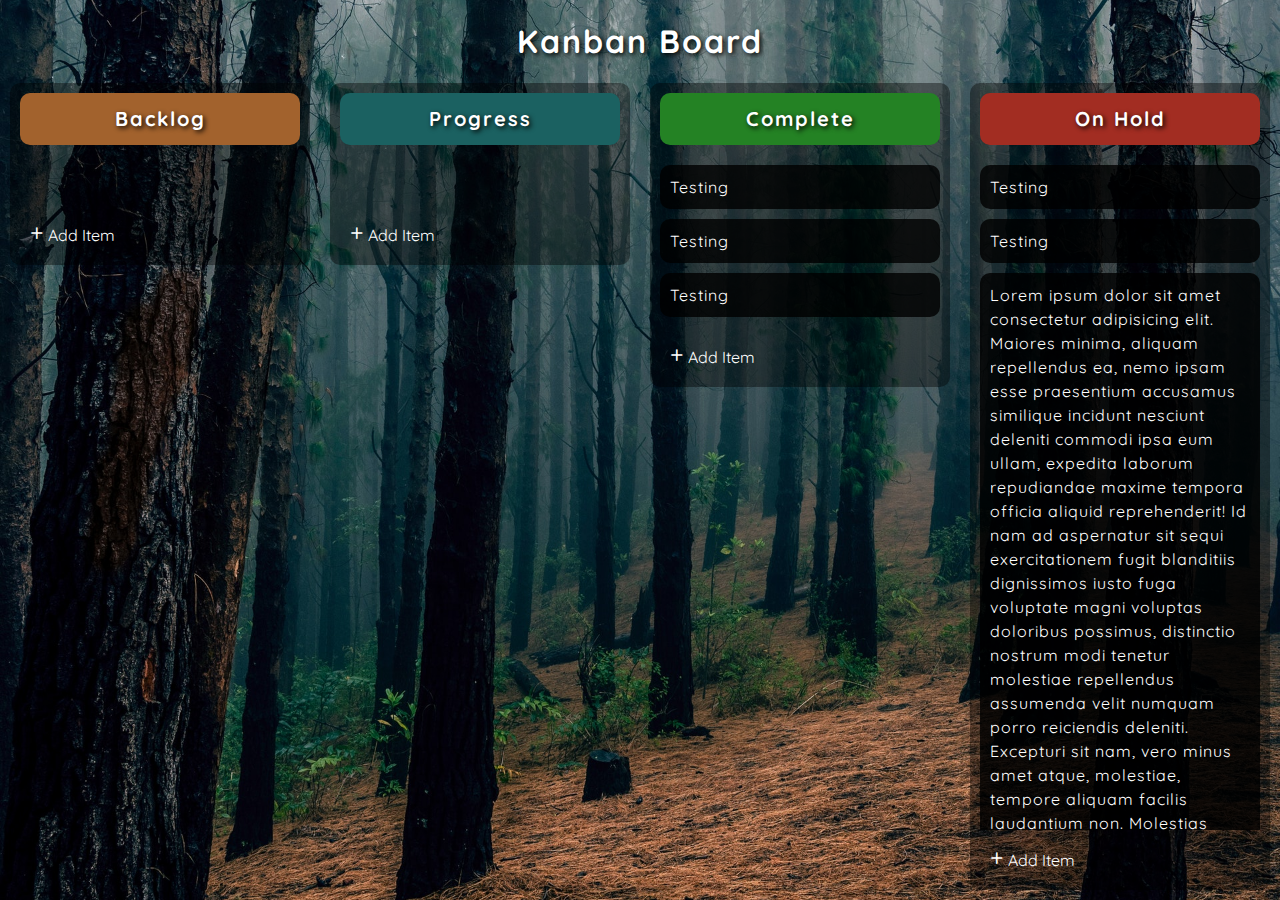
==== 009-drag-and-drop/index.html @ 951e52f9 "darg and drop project started" ====
<!DOCTYPE html>
<html lang="en">
  <head>
    <meta charset="UTF-8" />
    <meta name="viewport" content="width=device-width, initial-scale=1.0" />
    <title>Drag and Drop</title>
    <link rel="icon" type="image/png" href="favicon.png" />
    <link rel="stylesheet" href="style.css" />
  </head>
  <body>
    <h1 class="main-title">Kanban Board</h1>
    <div class="darg-container">
      <ul class="drag-list">
        <!-- BACKLOG COLUMN -->
        <li class="drag-column backlog-column">
          <span class="header">
            <h1>Backlog</h1>
          </span>
          <!-- BACKLOG CONTENT -->
          <div id="backlog-content" class="custom-scroll">
            <ul class="drag-item-list" id="backlog-list">
              <li class="drag-item">Testing</li>
              <li class="drag-item">Testing</li>
              <li class="drag-item">Testing</li>
            </ul>
          </div>
          <!-- ADD BTN GROUP -->
          <div class="add-btn-group">
            <div class="add-btn">
              <span class="plus-sign">+</span>
              <span>Add Item</span>
            </div>
            <div class="add-btn solid">
              <span>Save Item</span>
            </div>
            <div class="add-container">
              <div class="add-item"></div>
            </div>
          </div>
        </li>

        <!-- PROGRESS COLUMN -->
        <li class="drag-column progress-column">
          <span class="header">
            <h1>Progress</h1>
          </span>
          <!-- PROGRESS CONTENT -->
          <div id="progress-content" class="custom-scroll">
            <ul class="drag-item-list" id="progress-list">
              <li class="drag-item">Testing</li>
              <li class="drag-item">Testing</li>
              <li class="drag-item">Testing</li>
            </ul>
          </div>
          <!-- ADD BTN GROUP -->
          <div class="add-btn-group">
            <div class="add-btn">
              <span class="plus-sign">+</span>
              <span>Add Item</span>
            </div>
            <div class="add-btn solid">
              <span>Save Item</span>
            </div>
            <div class="add-container">
              <div class="add-item"></div>
            </div>
          </div>
        </li>

        <!-- COMPLETE COLUMN -->
        <li class="drag-column complete-column">
          <span class="header">
            <h1>Complete</h1>
          </span>
          <!-- COMPLETE CONTENT -->
          <div id="complete-content" class="custom-scroll">
            <ul class="drag-item-list" id="complete-list">
              <li class="drag-item">Testing</li>
              <li class="drag-item">Testing</li>
              <li class="drag-item">Testing</li>
            </ul>
          </div>
          <!-- ADD BTN GROUP -->
          <div class="add-btn-group">
            <div class="add-btn">
              <span class="plus-sign">+</span>
              <span>Add Item</span>
            </div>
            <div class="add-btn solid">
              <span>Save Item</span>
            </div>
            <div class="add-container">
              <div class="add-item"></div>
            </div>
          </div>
        </li>

        <!-- ON HOLD COLUMN -->
        <li class="drag-column on-hold-column">
          <span class="header">
            <h1>On Hold</h1>
          </span>
          <!--ON HOLD CONTENT -->
          <div id="on-hold-content" class="custom-scroll">
            <ul class="drag-item-list" id="on-hold-list">
              <li class="drag-item">Testing</li>
              <li class="drag-item">Testing</li>
              <li class="drag-item">
                Lorem ipsum dolor sit amet consectetur adipisicing elit. Maiores minima, aliquam
                repellendus ea, nemo ipsam esse praesentium accusamus similique incidunt nesciunt
                deleniti commodi ipsa eum ullam, expedita laborum repudiandae maxime tempora officia
                aliquid reprehenderit! Id nam ad aspernatur sit sequi exercitationem fugit
                blanditiis dignissimos iusto fuga voluptate magni voluptas doloribus possimus,
                distinctio nostrum modi tenetur molestiae repellendus assumenda velit numquam porro
                reiciendis deleniti. Excepturi sit nam, vero minus amet atque, molestiae, tempore
                aliquam facilis laudantium non. Molestias perferendis optio reprehenderit saepe id
                sit tenetur, ad itaque explicabo neque laboriosam, accusantium placeat dignissimos
                inventore nobis hic voluptate minus vitae odio in.
              </li>
              <li class="drag-item">Testing</li>
              <li class="drag-item">Testing</li>
              <li class="drag-item">Testing</li>
              <li class="drag-item">Testing</li>
            </ul>
          </div>
          <!-- ADD BTN GROUP -->
          <div class="add-btn-group">
            <div class="add-btn">
              <span class="plus-sign">+</span>
              <span>Add Item</span>
            </div>
            <div class="add-btn solid">
              <span>Save Item</span>
            </div>
            <div class="add-container">
              <div class="add-item"></div>
            </div>
          </div>
        </li>
      </ul>
    </div>
    <!-- Script -->
    <script src="script.js"></script>
  </body>
</html>
---- 009-drag-and-drop/style.css ----
/* Trees Image - Pexels: https://www.pexels.com/photo/photo-of-trees-in-forest-3801030/ */
@import url('https://fonts.googleapis.com/css?family=Quicksand&display=swap');

html {
  box-sizing: border-box;
}

:root {
  --column-1: #a2622d;
  --column-2: #1b6161;
  --column-3: #248224;
  --column-4: #a22d22;
}

body {
  margin: 0;
  background: url('./trees.jpg');
  background-size: cover;
  background-position: 50% 60%;
  background-attachment: fixed;
  color: white;
  font-family: Quicksand, sans-serif;
  overflow-y: hidden;
}

h1 {
  letter-spacing: 2px;
  text-shadow: 2px 2px 5px black;
}

.main-title {
  text-align: center;
  font-size: 3rem;
}

ul {
  list-style-type: none;
  margin: 0;
  padding: 0;
}

.drag-container {
  margin: 20px;
}

.drag-list {
  display: flex;
  align-items: flex-start;
}

/* Columns */
.drag-column {
  flex: 1;
  margin: 0 10px;
  position: relative;
  background-color: rgba(0, 0, 0, 0.4);
  border-radius: 10px;
  overflow-x: hidden;
}

.backlog-column .header,
.backlog-column .solid,
.backlog-column .solid:hover,
.backlog-column .over {
  background-color: var(--column-1);
}

.progress-column .header,
.progress-column .solid,
.progress-column .solid:hover,
.progress-column .over {
  background-color: var(--column-2);
}

.complete-column .header,
.complete-column .solid,
.complete-column .solid:hover,
.complete-column .over {
  background-color: var(--column-3);
}

.on-hold-column .header,
.on-hold-column .solid,
.on-hold-column .solid:hover,
.on-hold-column .over {
  background-color: var(--column-4);
}

/* Custom Scrollbar */
.custom-scroll {
  overflow-y: auto;
  max-height: 75vh;
}

.custom-scroll::-webkit-scrollbar-track {
  box-shadow: inset 0 0 6px rgba(0, 0, 0, 0.4);
  border-radius: 10px;
  background-color: rgba(255, 255, 255, 0.3);
  margin-right: 5px;
}

.custom-scroll::-webkit-scrollbar {
  width: 10px;
}

.custom-scroll::-webkit-scrollbar-thumb {
  border-radius: 10px;
  box-shadow: inset 0 0 6px rgba(0, 0, 0, 0.3);
  background-color: rgba(0, 0, 0, 0.8);
}

.header {
  display: flex;
  justify-content: center;
  border-radius: 10px;
  margin: 10px;
}

.header h1 {
  font-size: 1.25rem;
}

/* Drag and Drop */
.over {
  padding: 50px 10px;
}

.drag-item-list {
  min-height: 50px;
}

.drag-item {
  margin: 10px;
  padding: 10px;
  height: fit-content;
  background-color: rgba(0, 0, 0, 0.8);
  border-radius: 10px;
  line-height: 1.5rem;
  letter-spacing: 1px;
  cursor: pointer;
}

.drag-item:focus {
  outline: none;
  background-color: white;
  color: black;
}

/* Add Button Group */
.add-btn-group {
  display: flex;
  justify-content: space-between;
}

.add-btn {
  margin: 10px;
  padding: 5px 10px;
  display: flex;
  align-items: center;
  cursor: pointer;
  width: fit-content;
  border-radius: 5px;
  transition: all 0.3s ease-in;
  user-select: none;
}

.add-btn:hover {
  background-color: rgba(255, 255, 255, 0.9);
  color: black;
}

.add-btn:active {
  transform: scale(0.97);
}

.solid {
  display: none;
}

.solid:hover {
  transition: unset;
  filter: brightness(95%);
  color: white;
}

.plus-sign {
  font-size: 1.5rem;
  margin-right: 5px;
  position: relative;
  top: -3px;
}

.add-container {
  margin: 10px;
  padding: 5px 10px;
  border-radius: 10px;
  background-color: rgba(255, 255, 255, 0.9);
  min-height: 100px;
  display: none;
}

.add-item {
  width: 100%;
  min-height: 100px;
  height: auto;
  background-color: white;
  border-radius: 10px;
  margin: 5px auto;
  resize: none;
  color: black;
  padding: 10px;
}

.add-item:focus {
  outline: none;
}

/* Media Query: Laptop */
@media screen and (max-width: 1800px) {
  .main-title {
    font-size: 2rem;
  }
}

/* Media Query: Large Smartphone (Vertical) */
@media screen and (max-width: 600px) {
  body {
    overflow-y: auto;
  }

  .drag-container {
    margin: 0;
  }

  .drag-list {
    display: block;
  }

  .drag-column {
    margin: 10px;
  }
}
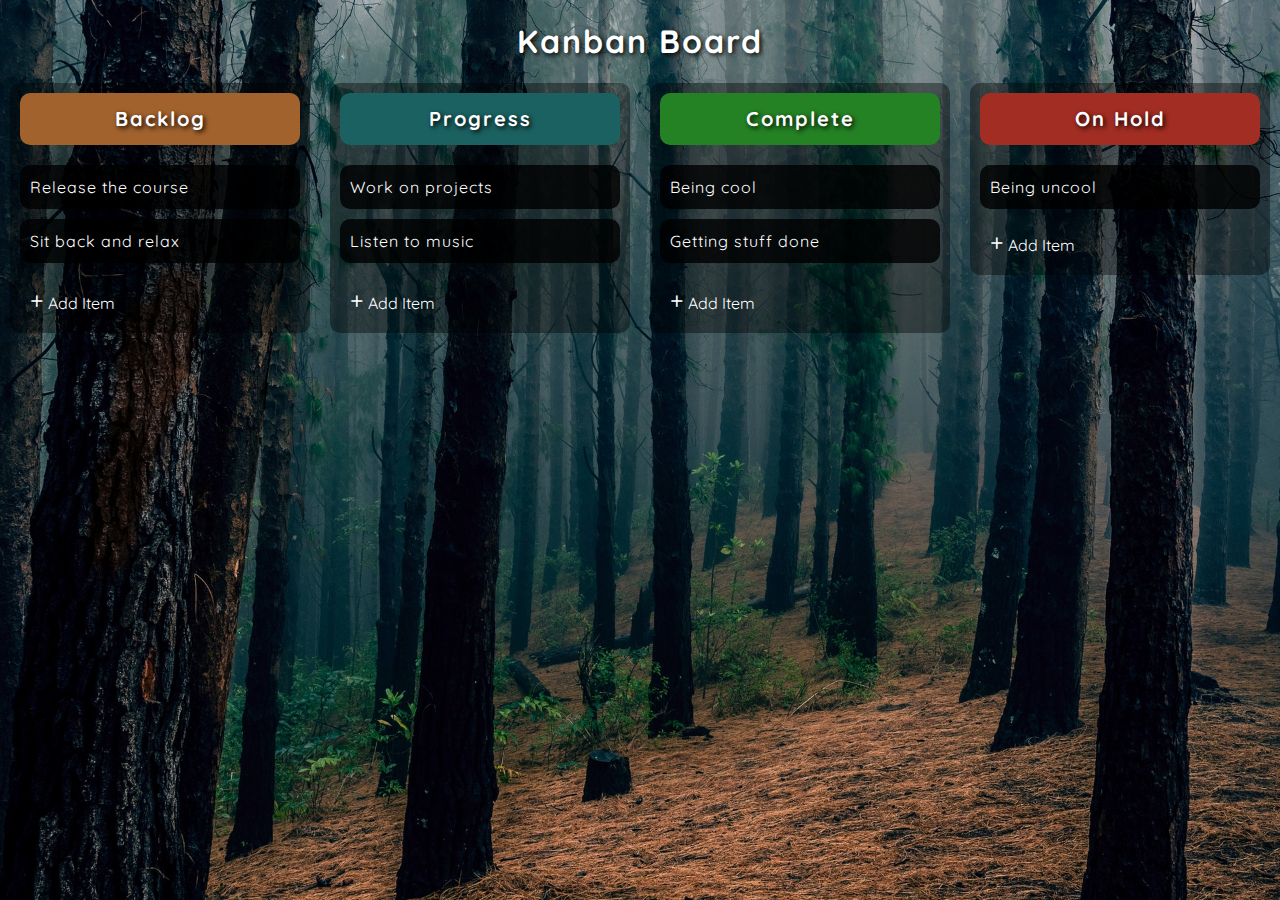
==== commit 0fae88a9: "finilly finished this peice of shit" ====
--- a/009-drag-and-drop/index.html
+++ b/009-drag-and-drop/index.html
@@ -18,11 +18,12 @@
           </span>
           <!-- BACKLOG CONTENT -->
           <div id="backlog-content" class="custom-scroll">
-            <ul class="drag-item-list" id="backlog-list">
-              <li class="drag-item">Testing</li>
-              <li class="drag-item">Testing</li>
-              <li class="drag-item">Testing</li>
-            </ul>
+            <ul
+              ondrop="drop(event)"
+              ondragover="allowDrop(event)"
+              ondragenter="dragEnter(0)"
+              class="drag-item-list"
+              id="backlog-list"></ul>
           </div>
           <!-- ADD BTN GROUP -->
           <div class="add-btn-group">
@@ -46,11 +47,12 @@
           </span>
           <!-- PROGRESS CONTENT -->
           <div id="progress-content" class="custom-scroll">
-            <ul class="drag-item-list" id="progress-list">
-              <li class="drag-item">Testing</li>
-              <li class="drag-item">Testing</li>
-              <li class="drag-item">Testing</li>
-            </ul>
+            <ul
+              ondrop="drop(event)"
+              ondragover="allowDrop(event)"
+              ondragenter="dragEnter(1)"
+              class="drag-item-list"
+              id="progress-list"></ul>
           </div>
           <!-- ADD BTN GROUP -->
           <div class="add-btn-group">
@@ -74,11 +76,12 @@
           </span>
           <!-- COMPLETE CONTENT -->
           <div id="complete-content" class="custom-scroll">
-            <ul class="drag-item-list" id="complete-list">
-              <li class="drag-item">Testing</li>
-              <li class="drag-item">Testing</li>
-              <li class="drag-item">Testing</li>
-            </ul>
+            <ul
+              ondrop="drop(event)"
+              ondragover="allowDrop(event)"
+              ondragenter="dragEnter(2)"
+              class="drag-item-list"
+              id="complete-list"></ul>
           </div>
           <!-- ADD BTN GROUP -->
           <div class="add-btn-group">
@@ -102,26 +105,12 @@
           </span>
           <!--ON HOLD CONTENT -->
           <div id="on-hold-content" class="custom-scroll">
-            <ul class="drag-item-list" id="on-hold-list">
-              <li class="drag-item">Testing</li>
-              <li class="drag-item">Testing</li>
-              <li class="drag-item">
-                Lorem ipsum dolor sit amet consectetur adipisicing elit. Maiores minima, aliquam
-                repellendus ea, nemo ipsam esse praesentium accusamus similique incidunt nesciunt
-                deleniti commodi ipsa eum ullam, expedita laborum repudiandae maxime tempora officia
-                aliquid reprehenderit! Id nam ad aspernatur sit sequi exercitationem fugit
-                blanditiis dignissimos iusto fuga voluptate magni voluptas doloribus possimus,
-                distinctio nostrum modi tenetur molestiae repellendus assumenda velit numquam porro
-                reiciendis deleniti. Excepturi sit nam, vero minus amet atque, molestiae, tempore
-                aliquam facilis laudantium non. Molestias perferendis optio reprehenderit saepe id
-                sit tenetur, ad itaque explicabo neque laboriosam, accusantium placeat dignissimos
-                inventore nobis hic voluptate minus vitae odio in.
-              </li>
-              <li class="drag-item">Testing</li>
-              <li class="drag-item">Testing</li>
-              <li class="drag-item">Testing</li>
-              <li class="drag-item">Testing</li>
-            </ul>
+            <ul
+              ondrop="drop(event)"
+              ondragover="allowDrop(event)"
+              ondragenter="dragEnter(3)"
+              class="drag-item-list"
+              id="on-hold-list"></ul>
           </div>
           <!-- ADD BTN GROUP -->
           <div class="add-btn-group">
